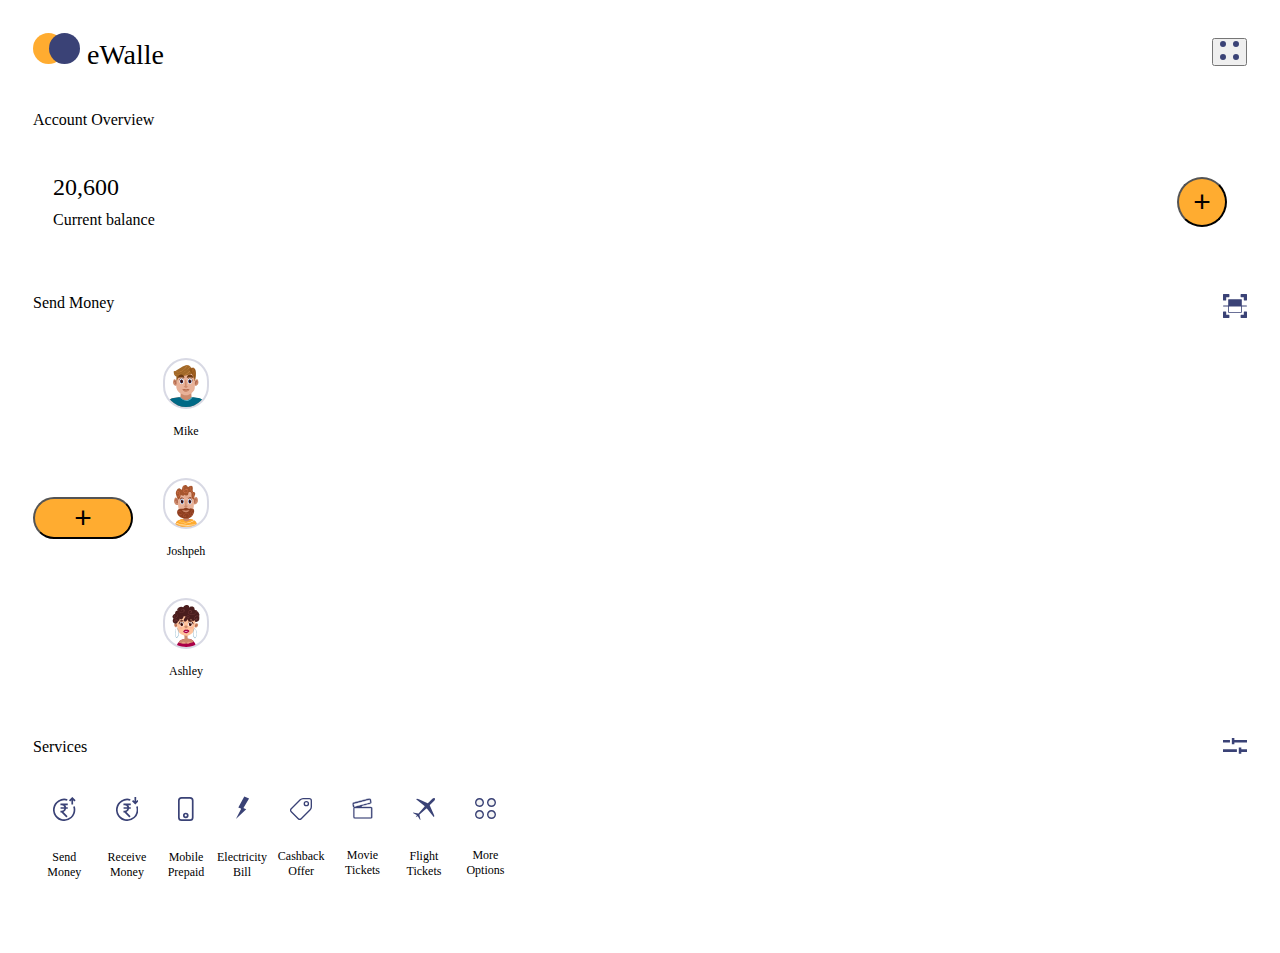
==== index.html @ 46054455 "Update index.html" ====
<!DOCTYPE html>
<html lang="en">
<head>
    <meta charset="UTF-8">
    <meta http-equiv="X-UA-Compatible" content="IE=edge">
    <meta name="viewport" content="width=device-width, initial-scale=1.0">
    <title>eWalle</title>
    <link rel="preconnect" href="https://fonts.googleapis.com">
    <link rel="preconnect" href="https://fonts.gstatic.com" crossorigin>
    <link href="https://fonts.googleapis.com/css2?family=Montserrat:wght@400;500;600;700;800;900&display=swap" rel="stylesheet">
    <link rel="stylesheet" href="css/bootstrap.css">
    <link rel="stylesheet" href="css/main.css">
    <link rel="stylesheet" href="https://owlcarousel2.github.io/OwlCarousel2/assets/owlcarousel/assets/owl.carousel.min.css">
</head>
<style>
    .ewalle-mobile{
        padding: 25px;
        background: #fff;
        overflow-y: auto;
    }
    .night .ewalle-mobile{
        background: var(--bgBodyDark);
        color: var(--colorDark);
    }
    @media (max-width: 425px) {
        .ewalle-mobile{ 
            width: 100%;
            height: 100%;
        }
        body{
            background: #171822;
        }
     }
     .wrapper.hide {
        display: none;
    }
    .ewalle-mobile.open {
        padding: 0px;
        background: var(--bgLight);
    }
    .night .ewalle-mobile.open {
        background: var(--bgDark);
    }
    .ewalle-mobile nav {
        display: flex;
        justify-content: space-between;
        align-items: center;
    }
    .ewalle-mobile .logo{
        font-size: 28px;
        color: var(--Dark);
    }
    .night .ewalle-mobile .logo{
        font-size: 28px;
        color: var(--White);
    }
    .ewalle-mobile .ao {
        padding-top: 40px;
        padding-bottom: 20px;
    }
    .ewalle-mobile .ao .content {
        background: var(--bgLight);
        padding: 25px 20px;
        display: flex;
        justify-content: space-between;
        align-items: center;
        border-radius: 12px;
        margin-top: 20px;
    }
    .night .ewalle-mobile .ao .content {
        background: var(--bgDark);
    }
    .ewalle-mobile .ao .content button {
        background: #FFAC30;
        border-radius: 30px;
        width: 50px;
        height: 50px;
        font-size: 30px;
    }
    .ao .current-balance {
        display: flex;
        flex-direction: column;
    }
    .ao .current-balance span:first-child {
        font-size: 24px;
        color: var(--Dark);
        margin-bottom: 10px;
    }
    .night .ao .current-balance span:first-child {
        color: var(--White);
    }
    .head-section {
        display: flex;
        justify-content: space-between;
        font-size: 16px;
        color: var(--colorLight);
    }
    .night .head-section {
        color: var(--colorDark);
    } 
    .night .head-section svg > *{
        fill: var(--colorDark) !important;
    }
    .night .head-section svg g > *{
        fill: var(--colorDark) !important;
    }
    .ewalle-mobile .send-money {
        padding-top: 20px;
        padding-bottom: 20px;
    }
    .ewalle-mobile .send-money button {
        background: #FFAC30;
        border-radius: 30px;
        font-size: 30px;
        padding: 2px 16px;
        width: 100px;
    }
    .ewalle-mobile .send-money .content {
        margin-top: 20px;
        display: flex;
        align-items: center;
        column-gap: 30px;
    }
    .ewalle-mobile .send-money .content .user {
        height: 120px;
        background: var(--bgLight);
        display: flex;
        flex-direction: column;
        align-items: center;
        justify-content: center;
        border-radius: 12px;
    }  
    .night .ewalle-mobile .send-money .content .user {
        background: var(--bgDark);
    }
    .ewalle-mobile .send-money .content .user svg {
        border: 2px solid hsl(232deg 34% 35% / 20%);
        border-radius: 30px;
        width: 42px;
        height: 42px;
        padding: 5px 0px 0px 0px;
        margin-bottom: 15px;
    }
    .ewalle-mobile .send-money .content .user span{
        font-size: 12px;
    }
    .owl-stage {
        padding-left: 0 !important;
    }
    .services{
        padding-top: 20px;
        padding-bottom: 20px;
    }
    .ewalle-mobile .services .content {
        margin-top: 20px;
        display: flex;
        align-items: center;
    }
    .service {
        display: flex;
        flex-direction: column;
        align-items: center;
        font-size: 12px;
        margin-bottom: 20px;
    }
    .service .icon {
        padding: 20px;
        background: var(--bgLight);
        border-radius: 12px;
        margin-bottom: 5px;
    }
    .night .service .icon {
        background: var(--bgDark);
    }
    .night .service .icon svg > *{
        fill: #7B7F9E !important;
    }
    .night .service .icon svg g > *{
        fill: #7B7F9E !important;
    }
    
    .service span {
        text-align: center;
    }
    .account {
        background: #fff;
        padding: 26px;
        display: flex;
        align-items: center;
        width: 300px;
        border-radius: 0 0px 53.5px 0;
        column-gap: 15px;
    }
    .night .account {
        background: var(--bgBodyDark);
    }
    .account div:last-child span:first-child {
        font-size: 16px;
        color: var(--Dark);
        display: block;
        margin-bottom: 5px;
    }
    .night .account div:last-child span:first-child{
        color: var(--White);
    }
    .account div:last-child {
        font-size: 12px;
    }
    .account .img {
        background: var(--bgLight);
        border-radius: 50px;
        width: 43px;
        height: 43px;
        padding: 4px;
        overflow: hidden;
    }
    .night .account .img {
        background: var(--bgDark);
    }
    .account .img img{
        width: 43px;
        height: 43px;
    }
    .menu {
        flex-direction: column;
        justify-content: space-between;
        height: 100%;
    }
    .menu {
        position: fixed;
        left: -100%;
        transition: .5s;
        visibility: hidden;
        overflow: hidden;
    }
    .menu.open {
        display: flex;
        left: 0;
        visibility: visible;
        right: 0;
    }
    .menu ul li {
        position: relative;
    }
    .menu ul li a {
        font-size: 14px;
        font-weight: 500;
        display: flex;
        padding: 10px 25px;
        position: relative;
        color: var(--Dark);
    }
    .night .menu ul li a {
        color: var(--White);
    }
    .menu ul li a:hover , .menu ul .active a{
        font-weight: bold;
    }
    .menu ul li a:hover:before , .menu ul .active a:before{
        content: "";
        position: absolute;
        left: 0px;
        top: 10px;
        width: 3px;
        bottom: 10px;
        background: #FFAC30;
    }
    .menu button {
        padding: 20px;
        text-align: left;
        font-weight: bold;
        color: var(--Dark);
    }
    .night .menu button {
        color: var(--White);
    }
    .night .menu button svg{
        fill: var(--White);
    }
    .eWalle-home {
        position: absolute;
        transform: rotate(-15deg) translateY(-50%);
        right: -44%;
        top: 50%;
    }
    .cnl {
    display: flex;
    justify-content: space-between;
    }   
    .cnl svg {
        width: 20px;
        height: 18px;
    }
    .night .night-mode {
        display: block;
    }
    .day-mode {
        display: none;
    }
    .eWalle-home img:first-child{
        display: block;
    }
    .eWalle-home img:last-child{
        display: none;
    }
    .night .eWalle-home img:first-child{
        display: none;
    }
    .night .eWalle-home img:last-child{
        display: block;
    }
</style>
<body>
    
    <div class="ewalle-mobile">
        <div class="wrapper">
            <nav>
                <div class="logo">
                    <svg xmlns="http://www.w3.org/2000/svg" width="47" height="31" viewBox="0 0 47 31">
                        <g id="Group_15" data-name="Group 15" transform="translate(-25 -31)">
                        <circle id="Ellipse_3" data-name="Ellipse 3" cx="15.5" cy="15.5" r="15.5" transform="translate(25 31)" fill="#ffac30"/>
                        <circle id="Ellipse_4" data-name="Ellipse 4" cx="15.5" cy="15.5" r="15.5" transform="translate(41 31)" fill="#3a4276"/>
                        </g>
                    </svg>                  
                    eWalle
                </div>
                <button class="open-menu">
                    <svg xmlns="http://www.w3.org/2000/svg" width="19" height="19" viewBox="0 0 19 19">
                        <path id="Union" d="M344,53a3,3,0,1,1,3,3A3,3,0,0,1,344,53Zm-13,0a3,3,0,1,1,3,3A3,3,0,0,1,331,53Zm13-13a3,3,0,1,1,3,3A3,3,0,0,1,344,40Zm-13,0a3,3,0,1,1,3,3A3,3,0,0,1,331,40Z" transform="translate(-331 -37)" fill="#3a4276"/>
                    </svg>  
                </button>                
            </nav>
            <div class="ao">
                <span class="head-section">Account Overview</span>
                <div class="content">
                    <div class="current-balance">
                        <span>20,600</span>
                        <span>Current balance</span>
                    </div>
                    <button>
                        +                   
                    </button>
                </div>
            </div>
            <div class="send-money">
                <span class="head-section">
                    Send Money
                    <svg xmlns="http://www.w3.org/2000/svg" width="24" height="24" viewBox="0 0 24 24">
                        <g id="Group_75" data-name="Group 75" transform="translate(-326 -313)">
                        <path id="Vector" d="M.4,6.4H2.8A.4.4,0,0,0,3.2,6V3.2H6a.4.4,0,0,0,.4-.4V.4A.4.4,0,0,0,6,0H.4A.4.4,0,0,0,0,.4V6a.4.4,0,0,0,.4.4Z" transform="translate(326 313)" fill="#3a4276"/>
                        <path id="Vector-2" data-name="Vector" d="M6,3.2H3.2V.4A.4.4,0,0,0,2.8,0H.4A.4.4,0,0,0,0,.4V6a.4.4,0,0,0,.4.4H6A.4.4,0,0,0,6.4,6V3.6A.4.4,0,0,0,6,3.2Z" transform="translate(326 330.6)" fill="#3a4276"/>
                        <path id="Vector-3" data-name="Vector" d="M6,0H.4A.4.4,0,0,0,0,.4V2.8a.4.4,0,0,0,.4.4H3.2V6a.4.4,0,0,0,.4.4H6A.4.4,0,0,0,6.4,6V.4A.4.4,0,0,0,6,0Z" transform="translate(343.6 313)" fill="#3a4276"/>
                        <path id="Vector-4" data-name="Vector" d="M6,0H3.6a.4.4,0,0,0-.4.4V3.2H.4a.4.4,0,0,0-.4.4V6a.4.4,0,0,0,.4.4H6A.4.4,0,0,0,6.4,6V.4A.4.4,0,0,0,6,0Z" transform="translate(343.6 330.6)" fill="#3a4276"/>
                        <path id="Vector-5" data-name="Vector" d="M23.6,6.4H18.8V.4a.4.4,0,0,0-.4-.4H5.6a.4.4,0,0,0-.4.4v6H.4a.4.4,0,0,0,0,.8H5.2v6a.4.4,0,0,0,.4.4H18.4a.4.4,0,0,0,.4-.4v-6h4.8a.4.4,0,0,0,0-.8ZM18,12.8H6V7.2H18Z" transform="translate(326 318.2)" fill="#3a4276"/>
                        </g>
                    </svg>                  
                </span>
                <div class="content">
                    <button>+</button>
                    <div class="owl-carousel">
                        <div class="user">
                            <svg xmlns="http://www.w3.org/2000/svg" width="38.696" height="41.35" viewBox="0 0 38.696 41.35">
                                <g id="Group" transform="translate(-128.15 -383.825)">
                                <path id="Vector" d="M38.7,14.385H0A16.093,16.093,0,0,1,2.161,8.274c2.068-3.62,11.286-3.1,11.6-3.62a7.828,7.828,0,0,0,.256-2.093C14.068,1.319,14.068,0,14.068,0L19.35,1.556,24.631,0s0,1.309.051,2.561a7.97,7.97,0,0,0,.259,2.113c.32.515,9.526,0,11.6,3.62A15.914,15.914,0,0,1,38.7,14.385Z" transform="translate(128.15 410.79)" fill="#cd8b6d"/>
                                <path id="Vector-2" data-name="Vector" d="M38.7,9.731H0A16.093,16.093,0,0,1,2.161,3.62C3.9.576,10.771.451,13.044.182c.413-.051.672-.1.72-.182,0,0,5.49,7.144,11.184,0,.051.09.378.147.89.2,2.42.256,9,.429,10.707,3.415A16.123,16.123,0,0,1,38.7,9.731Z" transform="translate(128.15 415.444)" fill="#006986"/>
                                <path id="Vector-3" data-name="Vector" d="M12.8.2C8.322,6.437,2.977,3.022,0,.182.413.131.672.08.72,0,.72,0,6.21,7.144,11.9,0,11.965.09,12.292.147,12.8.2Z" transform="translate(141.178 415.444)" fill="#6ebcce"/>
                                <path id="Vector-4" data-name="Vector" d="M3.7,2.027S1.249-2.109.238,1.435s1.434,5.234,3.038,4.9S3.7,2.027,3.7,2.027Z" transform="translate(134.763 397.976)" fill="#cd8b6d"/>
                                <path id="Vector-5" data-name="Vector" d="M2.723,1.813S1.036-.805.444.251a4.462,4.462,0,0,0-.419,2.4s.336-1.476,1.434-.64c0,0-1.056,2.362,1.1,1.687A1.42,1.42,0,0,0,2.723,1.813Z" transform="translate(135.453 398.865)" fill="#b66c50"/>
                                <path id="Vector-6" data-name="Vector" d="M.419,2.027s2.449-4.136,3.46-.592S2.445,6.668.842,6.332.419,2.027.419,2.027Z" transform="translate(155.618 397.976)" fill="#cd8b6d"/>
                                <path id="Vector-7" data-name="Vector" d="M.281,1.813S1.967-.805,2.56.251a4.481,4.481,0,0,1,.423,2.4s-.339-1.476-1.437-.64c0,0,1.056,2.362-1.1,1.687A1.393,1.393,0,0,1,.281,1.813Z" transform="translate(155.791 399.141)" fill="#b66c50"/>
                                <path id="Vector-8" data-name="Vector" d="M18.162,18.193c-.186,3.041-3.652,5.291-5.919,6.3a6.757,6.757,0,0,1-4.161.506C-.483,22.476-.24,16.672.144,15.043s-.141-4.8.864-8.566a5.778,5.778,0,0,1,.573-1.392,8.621,8.621,0,0,1,4.8-3.537c5.662-3.659,9.625-.064,10.931,2.881a6.2,6.2,0,0,1,.23.589C18.534,8.049,18.354,14.781,18.162,18.193Z" transform="translate(137.938 388.561)" fill="#e8b299"/>
                                <path id="Vector-9" data-name="Vector" d="M.259,0A61.836,61.836,0,0,0,.138,9.468L3.156,1.552Z" transform="translate(138.025 391.21)" fill="#92561a"/>
                                <path id="Vector-10" data-name="Vector" d="M19.218,8a59.151,59.151,0,0,1-8.559,2.478c-.551.122-1.12.243-1.719.362q-1.22.243-2.561.474c-3.55.6-5.166-.442-5.874-1.78a3.457,3.457,0,0,1-.154-.32A6.291,6.291,0,0,1,.166,5.734c.186.394.6.432,1.184.224a3.162,3.162,0,0,0,.32-.131C3.793,4.892,7.72,1.621,11.757.248A4.372,4.372,0,0,1,13.319,0a3.582,3.582,0,0,1,.746.106,4.481,4.481,0,0,1,2.077,1.245c.086.09.173.179.256.272a9.5,9.5,0,0,1,1.3,1.949c.1.2.2.394.291.589A15.614,15.614,0,0,1,19.218,8Z" transform="translate(135.426 383.83)" fill="#a16929"/>
                                <path id="Vector-11" data-name="Vector" d="M16.053.253c-.778.88-1.568,1.745-2.433,2.561A20.094,20.094,0,0,1,5.234,7.935a9.9,9.9,0,0,1-5.08.24A3.457,3.457,0,0,1,0,7.855c.138.042.275.074.426.106C3.307,8.55,6.508,7.5,8.988,6.04A26.5,26.5,0,0,0,15.8,0,2.375,2.375,0,0,1,16.053.253Z" transform="translate(135.778 385.189)" fill="#c98643"/>
                                <path id="Vector-12" data-name="Vector" d="M12.721.1A17.688,17.688,0,0,1,7.122,6a6.826,6.826,0,0,1-5.874.848A2.439,2.439,0,0,1,0,5.951a3.163,3.163,0,0,0,.32-.131A2.061,2.061,0,0,0,1,6.312a5.346,5.346,0,0,0,3.422.32,10.657,10.657,0,0,0,5-3.2A19.1,19.1,0,0,0,11.975,0a3.582,3.582,0,0,1,.746.1Z" transform="translate(136.777 383.825)" fill="#c98643"/>
                                <path id="Vector-13" data-name="Vector" d="M9.059.592a32.489,32.489,0,0,1-4.68,4.481,24.737,24.737,0,0,1-2.66,1.844C1.168,7.039.6,7.16,0,7.279A18.674,18.674,0,0,0,4.84,4.094,33.9,33.9,0,0,0,8.767,0C8.87.2,8.966.4,9.059.592Z" transform="translate(144.366 387.388)" fill="#c98643"/>
                                <path id="Vector-14" data-name="Vector" d="M6.153,8.21c-.026.237-.051.474-.08.7a37.649,37.649,0,0,1-.688,3.841c-.048.214-.093.387-.122.512-.035.147-.058.227-.058.227l-.061-.4v-.054A13.717,13.717,0,0,0,3.884,9.4,56.42,56.42,0,0,0,.094,2.878,2.088,2.088,0,0,1,1.739.243,4.686,4.686,0,0,1,2.216.106,4.68,4.68,0,0,1,2.808,0a4.161,4.161,0,0,1,.5.035A3.23,3.23,0,0,1,3.826.16C6.291.989,6.486,4.849,6.153,8.21Z" transform="translate(151.026 386.444)" fill="#92561a"/>
                                <path id="Vector-15" data-name="Vector" d="M3.652,12.647c-.048.214-.093.387-.122.512-.042-.077-.086-.15-.125-.227A11.635,11.635,0,0,1,2.193,9.577L2.145,9.3C1.62,6.069,1.623,2.791,0,.138A4.686,4.686,0,0,1,.477,0,8.793,8.793,0,0,1,.951.9a16.418,16.418,0,0,1,1.1,4.517c.259,2.154.288,4.436,1.188,6.447C3.364,12.125,3.5,12.388,3.652,12.647Z" transform="translate(152.769 386.559)" fill="#b56e2d"/>
                                <path id="Vector-16" data-name="Vector" d="M2.852,8.166c-.026.237-.051.474-.08.7C1.357,6.629.621,2.714,0,0A3.23,3.23,0,0,1,.519.125c.429,1.6.64,3.319,1.1,4.83A15.214,15.214,0,0,0,2.852,8.166Z" transform="translate(154.328 386.489)" fill="#b56e2d"/>
                                <path id="Vector-17" data-name="Vector" d="M1.189.4a2.36,2.36,0,0,0-.96,2.964c.026.048.125.029.118-.026A2.881,2.881,0,0,1,1.192.98,2.282,2.282,0,0,1,2.7.385c.64-.042.922.531,1.424.727.1.042.234-.026.2-.131C3.926-.217,2.171-.2,1.189.4Z" transform="translate(140.671 396.702)" fill="#390a0a"/>
                                <path id="Vector-18" data-name="Vector" d="M4.26,2.814c0,1.552-.96,2.814-2.132,2.814S0,4.366,0,2.814.96,0,2.129,0,4.26,1.261,4.26,2.814Z" transform="translate(140.989 396.975)" fill="#fff"/>
                                <path id="Vector-19" data-name="Vector" d="M3.246,2.1A1.9,1.9,0,0,1,1.623,4.19,1.9,1.9,0,0,1,0,2.1,1.907,1.907,0,0,1,1.623,0,1.912,1.912,0,0,1,3.246,2.1Z" transform="translate(141.553 397.775)" fill="#3d79ca"/>
                                <path id="Vector-20" data-name="Vector" d="M2.657,1.767c0,.96-.6,1.767-1.328,1.767S0,2.743,0,1.767.6,0,1.328,0,2.657.794,2.657,1.767Z" transform="translate(141.882 398.137)" fill="#390a0a"/>
                                <path id="Vector-21" data-name="Vector" d="M1.68.349C1.68.541,1.3.695.839.695S0,.541,0,.349.378,0,.839,0,1.68.154,1.68.349Z" transform="translate(143.118 398.034)" fill="#fff"/>
                                <path id="Vector-22" data-name="Vector" d="M3.14.4A2.36,2.36,0,0,1,4.1,3.362c-.026.048-.125.029-.118-.026A2.881,2.881,0,0,0,3.136.98a2.276,2.276,0,0,0-1.5-.6C.992.343.707.916.2,1.112c-.1.042-.234-.026-.2-.131C.4-.217,2.157-.2,3.14.4Z" transform="translate(149.54 396.702)" fill="#390a0a"/>
                                <path id="Vector-23" data-name="Vector" d="M4.257,2.814c0,1.552-.96,2.814-2.129,2.814S0,4.366,0,2.814.96,0,2.129,0,4.257,1.261,4.257,2.814Z" transform="translate(149.139 396.975)" fill="#fff"/>
                                <path id="Vector-24" data-name="Vector" d="M3.246,2.1A1.9,1.9,0,0,1,1.623,4.19,1.9,1.9,0,0,1,0,2.1,1.9,1.9,0,0,1,1.62,0,1.916,1.916,0,0,1,3.246,2.1Z" transform="translate(149.699 397.775)" fill="#3d79ca"/>
                                <path id="Vector-25" data-name="Vector" d="M2.66,1.767c0,.96-.6,1.767-1.332,1.767S0,2.743,0,1.767.6,0,1.328,0,2.66.794,2.66,1.767Z" transform="translate(150.029 398.137)" fill="#390a0a"/>
                                <path id="Vector-26" data-name="Vector" d="M1.677.349c0,.192-.375.346-.839.346S0,.541,0,.349.375,0,.839,0,1.677.154,1.677.349Z" transform="translate(151.268 398.034)" fill="#fff"/>
                                <path id="Vector-27" data-name="Vector" d="M1.866.083s-.64-.64-.755,1.639,0,4.661,0,4.661S-.4,5.5.1,6.76A2.184,2.184,0,0,0,1.7,7.967a1.364,1.364,0,0,0,1.408-.416c.179-.176,1.114-1.124.819-1.418-.141-.144-.96.2-1.168.25C2.756,6.382,3-.42,1.866.083Z" transform="translate(145.342 398.348)" fill="#cd8b6d"/>
                                <path id="Vector-28" data-name="Vector" d="M7.064.213S4.1,5.3,0,.4C0,.4,2.388-.4,3.262.315l.32.362S4.5-.46,7.064.213Z" transform="translate(143.915 407.447)" fill="#b66c50"/>
                                <path id="Vector-29" data-name="Vector" d="M7.064,0S4.1,5.086,0,.192C.022.192,4.027,2.029,7.064,0Z" transform="translate(143.915 407.66)" fill="#cd8b6d"/>
                                <path id="Vector-30" data-name="Vector" d="M6.4,2.641C6.4,3.47,4.961,3,3.2,3S0,3.47,0,2.641A3.528,3.528,0,0,1,3.2,0,3.528,3.528,0,0,1,6.4,2.641Z" transform="translate(139.546 393.179)" fill="#6d3a12"/>
                                <path id="Vector-31" data-name="Vector" d="M6.4,2.641C6.4,3.47,4.965,3,3.2,3S0,3.47,0,2.641A3.528,3.528,0,0,1,3.2,0,3.528,3.528,0,0,1,6.4,2.641Z" transform="translate(148.243 393.179)" fill="#6d3a12"/>
                                </g>
                            </svg>
                            <span>Mike</span>
                        </div>
                        <div class="user">
                            <svg xmlns="http://www.w3.org/2000/svg" width="24.256" height="42.624" viewBox="0 0 24.256 42.624">
                                <g id="Group" transform="translate(-245.257 -382.872)">
                                <path id="Vector" d="M21.779,12.016,10.9,12.182.23,12.016A5.685,5.685,0,0,1,.159,9.079,5.56,5.56,0,0,1,2.805,5.7,11.1,11.1,0,0,1,5.513,4.528c.267-.074.545-.149.839-.217s.656-.146,1.015-.206S8.1,3.979,8.5,3.929l.064.034A14.009,14.009,0,0,0,7.705,0l6.24.247a10.991,10.991,0,0,0-.45,3.506l.027-.02a20.094,20.094,0,0,1,2.108.379l.44.108q.548.149,1.035.315a10.287,10.287,0,0,1,1.662.724,6.023,6.023,0,0,1,2.907,3.154A5.33,5.33,0,0,1,21.779,12.016Z" transform="translate(246.505 413.314)" fill="#cd8b6d"/>
                                <path id="Vector-2" data-name="Vector" d="M22.027,6.5a3.574,3.574,0,0,1-.037.464,4.737,4.737,0,0,1-.22.964L10.891,8.1.222,7.932A5.076,5.076,0,0,1,0,6.578V6.426A5.55,5.55,0,0,1,.154,4.995,6.149,6.149,0,0,1,.37,4.318c.051-.118.108-.24.166-.359A5.983,5.983,0,0,1,2.8,1.59l.156-.1.227-.125A11.955,11.955,0,0,1,5.511.423c.267-.074.545-.149.839-.217S7.006.061,7.365,0c1.293,1.837,4.155,4.325,8.7.115Q16.617.264,17.1.43a10.287,10.287,0,0,1,1.662.724c.085.044.166.091.247.139.179.1.338.21.5.321a5.847,5.847,0,0,1,2.156,2.707c.047.122.091.244.125.362a2.531,2.531,0,0,1,.1.362A5.181,5.181,0,0,1,22.027,6.5Z" transform="translate(246.514 417.389)" fill="#ffac30"/>
                                <path id="Vector-3" data-name="Vector" d="M16.561.321c-3.046,1.736-6.5,3.046-9.793,2.724A12.913,12.913,0,0,1,0,.2L.227.074A11.631,11.631,0,0,0,8.439,2.65,21.5,21.5,0,0,0,16.053,0C16.236.115,16.4.21,16.561.321Z" transform="translate(249.463 418.702)" fill="#fff"/>
                                <path id="Vector-4" data-name="Vector" d="M21.518,1.076A30.567,30.567,0,0,1,10.73,2.45,35,35,0,0,1,1.692,1Q.829.7,0,.359C.051.24.108.118.166,0A34.672,34.672,0,0,0,11.333,2.139,27.971,27.971,0,0,0,20.808.917c.21-.064.416-.135.623-.2A2.531,2.531,0,0,1,21.518,1.076Z" transform="translate(246.888 421.365)" fill="#fff"/>
                                <path id="Vector-5" data-name="Vector" d="M22.026.068l-.037.464c-3.489.277-7,.315-10.456.254C8.632.741,5.7.721,2.809.491A26.973,26.973,0,0,1,0,.152C0,.1,0,.054,0,0A31.839,31.839,0,0,0,4.254.338C7.086.416,9.928.5,12.764.514,15.891.518,18.97.369,22.026.068Z" transform="translate(246.516 423.825)" fill="#fff"/>
                                <path id="Vector-6" data-name="Vector" d="M4.416,2.419S1.492-2.518.284,1.715,2,7.958,3.911,7.555,4.416,2.419,4.416,2.419Z" transform="translate(245.257 395.563)" fill="#cd8b6d"/>
                                <path id="Vector-7" data-name="Vector" d="M3.235,2.164S1.222-.96.528.3a5.457,5.457,0,0,0-.5,2.873s.4-1.763,1.712-.758c0,0-1.259,2.822,1.31,2.03A1.724,1.724,0,0,0,3.235,2.164Z" transform="translate(246.082 396.624)" fill="#b66c50"/>
                                <path id="Vector-8" data-name="Vector" d="M.5,2.419s2.92-4.937,4.132-.7S2.92,7.962,1,7.555.5,2.419.5,2.419Z" transform="translate(264.596 394.957)" fill="#cd8b6d"/>
                                <path id="Vector-9" data-name="Vector" d="M.334,2.162S2.365-.962,3.042.3a5.647,5.647,0,0,1,.5,2.87s-.4-1.763-1.712-.755c0,0,1.259,2.819-1.31,2.013A1.711,1.711,0,0,1,.334,2.162Z" transform="translate(264.806 396.352)" fill="#b66c50"/>
                                <path id="Vector-10" data-name="Vector" d="M.557,3.028c-.291.294-.7,8.663-.5,11.888s1.411,12.29,8.666,12.29,8.46-12.392,6.748-23.373C15.47,3.834,7.714-4.227.557,3.028Z" transform="translate(249.312 388.155)" fill="#e8b299"/>
                                <path id="Vector-11" data-name="Vector" d="M1.073.419A2.735,2.735,0,0,0,.2,3.552a.058.058,0,0,0,.1-.027,3.384,3.384,0,0,1,.761-2.487A1.895,1.895,0,0,1,2.423.409c.572-.047.829.558,1.279.768a.125.125,0,0,0,.183-.139C3.533-.231,1.956-.207,1.073.419Z" transform="translate(251.196 396.233)" fill="#390a0a"/>
                                <path id="Vector-12" data-name="Vector" d="M3.827,2.971c0,1.641-.856,2.971-1.915,2.971S0,4.612,0,2.971.856,0,1.912,0,3.827,1.33,3.827,2.971Z" transform="translate(251.487 396.523)" fill="#fff"/>
                                <path id="Vector-13" data-name="Vector" d="M2.914,2.213c0,1.222-.653,2.213-1.458,2.213S0,3.435,0,2.213.65,0,1.455,0,2.914.991,2.914,2.213Z" transform="translate(251.994 397.38)" fill="#3d79ca"/>
                                <path id="Vector-14" data-name="Vector" d="M2.392,1.865c0,1.032-.538,1.868-1.2,1.868S0,2.9,0,1.865.538,0,1.195,0,2.392.836,2.392,1.865Z" transform="translate(252.285 397.752)" fill="#390a0a"/>
                                <path id="Vector-15" data-name="Vector" d="M1.509.365c0,.2-.338.369-.755.369S0,.569,0,.365.338,0,.755,0,1.509.162,1.509.365Z" transform="translate(253.399 397.643)" fill="#fff"/>
                                <path id="Vector-16" data-name="Vector" d="M2.812.419a2.73,2.73,0,0,1,.87,3.134.058.058,0,0,1-.1-.027,3.357,3.357,0,0,0-.761-2.487A1.895,1.895,0,0,0,1.461.409C.89.361.632.967.182,1.177A.125.125,0,0,1,0,1.038C.352-.231,1.932-.207,2.812.419Z" transform="translate(259.737 396.233)" fill="#390a0a"/>
                                <path id="Vector-17" data-name="Vector" d="M3.827,2.971c0,1.641-.856,2.971-1.912,2.971S0,4.612,0,2.971.856,0,1.915,0,3.827,1.33,3.827,2.971Z" transform="translate(259.368 396.523)" fill="#fff"/>
                                <path id="Vector-18" data-name="Vector" d="M2.914,2.213c0,1.222-.653,2.213-1.458,2.213S0,3.435,0,2.213.653,0,1.455,0,2.914.991,2.914,2.213Z" transform="translate(259.875 397.38)" fill="#3d79ca"/>
                                <path id="Vector-19" data-name="Vector" d="M2.389,1.865c0,1.032-.535,1.868-1.195,1.868S0,2.9,0,1.865.535,0,1.195,0,2.389.836,2.389,1.865Z" transform="translate(260.17 397.752)" fill="#390a0a"/>
                                <path id="Vector-20" data-name="Vector" d="M1.506.365c0,.2-.338.369-.755.369S0,.569,0,.365.338,0,.751,0,1.506.162,1.506.365Z" transform="translate(261.283 397.643)" fill="#fff"/>
                                <path id="Vector-21" data-name="Vector" d="M0,1.383S1.475-1.49,4.514,1.045A5.866,5.866,0,0,0,0,1.383Z" transform="translate(251.003 395.583)" fill="#7c2c14"/>
                                <path id="Vector-22" data-name="Vector" d="M0,1.383S1.479-1.49,4.518,1.045A5.873,5.873,0,0,0,0,1.383Z" transform="translate(259.375 395.255)" fill="#7c2c14"/>
                                <path id="Vector-23" data-name="Vector" d="M18.894,13.272a2.379,2.379,0,0,0-.041-.338c-.014-.1-.034-.223-.041-.315-.166-1.438,1.486-3.309.677-4.7a1.874,1.874,0,0,0-1.157-.711c-1.658-.538-1.1-2.514-1.066-3.76.03-.893-.233-2.416-1.3-2.683L15.8.725a2.288,2.288,0,0,0-.393-.044,3.018,3.018,0,0,0-1.154.23c-.257.1-2.03,1.377-2.183.991C11.348.129,9.974-.294,8.749.18a3.154,3.154,0,0,0-.626.338A4.1,4.1,0,0,0,6.611,2.474C6.55,2.627,6.343,5.52,5.5,4.63c-.382-.4-.87-1.069-1.469-1.191-1.354-.271-2.162.545-2.914,1.59A5.432,5.432,0,0,0,.087,9.141a13.664,13.664,0,0,0,.89,2.734c.068.152.129.308.189.47s.085.233.125.338A8.321,8.321,0,0,0,2.076,14.5a.206.206,0,0,0,.237.291c1.269-.244,1.976-1.766,2.315-2.886a8.314,8.314,0,0,0,.426-2,6.331,6.331,0,0,0,1.418.748,2.369,2.369,0,0,0,2.579-.768,2.329,2.329,0,0,0,2.92.5,1.973,1.973,0,0,0,.653-1.039,8.267,8.267,0,0,0,.206-1.12c.355-1.692,2.663-.995,3.025.078a9.948,9.948,0,0,1,0,2.653,5.874,5.874,0,0,0,.494,2.1c.308.7,1.015,2,2.007,1.729.582-.162.609-.887.548-1.5Z" transform="translate(247.028 382.872)" fill="#a6562f"/>
                                <path id="Vector-24" data-name="Vector" d="M1.294,6.022a3.272,3.272,0,0,1-1.123.453C.13,6.357.086,6.238.046,6.137A4.818,4.818,0,0,0,2.621,3.643a2.8,2.8,0,0,0-.149-2.3C2.215.926,1.457-.174.753.641.056,1.4.242,1.8,1.325,1.826a.162.162,0,0,1,.277.162C.9,3.376-.293,2.066.066.939c.579-1.831,2.369-.6,2.89.443C3.758,2.959,2.7,5.139,1.294,6.022Z" transform="translate(248.142 389.08)" fill="#d8744c"/>
                                <path id="Vector-25" data-name="Vector" d="M1.543,0A10.977,10.977,0,0,0,.958,1.144,5.908,5.908,0,0,0,.481,4.8C.819,6.372,2.135,8.656,4.024,7.248a2.115,2.115,0,0,0,.87-1.127q.545-1.749-2.216-1.712c-.284.3-.991,1.049-.233,1.394.183.081.051.359-.132.311-.8-.186-.755-.934-.308-1.533A1.969,1.969,0,0,1,4.25,3.793,1.9,1.9,0,0,1,5.282,6.226,2.738,2.738,0,0,1,3.3,7.972C.362,8.751-.362,4.186.152,2.274A11.624,11.624,0,0,1,.917.325Z" transform="translate(254.228 383.052)" fill="#d8744c"/>
                                <path id="Vector-26" data-name="Vector" d="M4.277,12.6a2.03,2.03,0,0,1-1.567-1.435,3.5,3.5,0,0,1,.146-1.584c.277-1.536-.531-2.335-1.411-3.414A5.629,5.629,0,0,1,0,2.822,6.632,6.632,0,0,1,.788,0a2.288,2.288,0,0,1,.393.044,5.5,5.5,0,0,0-.8,2.281A5.306,5.306,0,0,0,1.462,5.5C2.2,6.517,3.106,7.319,3.343,8.6a5.021,5.021,0,0,1-.206,1.584c-.186,1.333.379,1.919,1.1,2.071C4.25,12.372,4.267,12.49,4.277,12.6Z" transform="translate(261.645 383.543)" fill="#d8744c"/>
                                <path id="Vector-27" data-name="Vector" d="M16.819,1.571a2.139,2.139,0,0,0-.277-.3A4.328,4.328,0,0,0,14.3.532,3.079,3.079,0,0,0,12.63.806a1.123,1.123,0,0,0-.3.051c-.792.25-1.015-.274-1.618-.511a4.206,4.206,0,0,0-2.771-.2A15.027,15.027,0,0,0,6.427.911a5.884,5.884,0,0,1-2.23,0,4.331,4.331,0,0,0-2.761.552,3.286,3.286,0,0,0-1.425,3.2,4.4,4.4,0,0,0,.054.467h0a5.228,5.228,0,0,0,.24.971C.982,8.058,2.864,9.175,4.674,9.923a11.806,11.806,0,0,0,6.284.856c.166-.027.338-.061.5-.1a6.687,6.687,0,0,0,4.616-3.692C16.87,5.378,17.915,3.013,16.819,1.571Z" transform="translate(248.396 406.079)" fill="#8e3f20"/>
                                <path id="Vector-28" data-name="Vector" d="M5.392,5.245c-.162.041-.338.074-.5.1A3.881,3.881,0,0,0,5.981,2.331,2.336,2.336,0,0,0,2.854.518,4.149,4.149,0,0,0,.969,1.5a1.552,1.552,0,0,0-.552,1.14c.369.92.91,1.164,1.618.731V2.643c-.206-.135,0-.464.2-.338C3.927,3.32.644,5.011.059,2.937-.486,1,2.891-.328,4.319.071,6.864.792,6.718,3.475,5.392,5.245Z" transform="translate(254.453 411.487)" fill="#b75b3e"/>
                                <path id="Vector-29" data-name="Vector" d="M2.174,6.5C.482,7.979-.357,5.421.144,4.061A7.53,7.53,0,0,1,3.277,0a2.139,2.139,0,0,1,.277.3A4.443,4.443,0,0,0,2.045,1.462,6.839,6.839,0,0,0,.486,4.128,2.606,2.606,0,0,0,.543,6.1L1.9,6.2a2.6,2.6,0,0,0,.592-1.134L1.9,3.979c-.081.1-.217,0-.2-.115l.047-.24A.173.173,0,0,1,1.88,3.5C3.487,3.181,2.834,5.912,2.174,6.5Z" transform="translate(261.657 407.328)" fill="#b75b3e"/>
                                <path id="Vector-30" data-name="Vector" d="M4.524,3.762c-.464.338-1.425.832-1.9.186a1.015,1.015,0,0,1,.095-1.519.156.156,0,0,1,.162,0l.176.1a.085.085,0,0,1-.02.152c-.947.22.853,1.37,1.486.585a1.438,1.438,0,0,0-.03-1.99A3.184,3.184,0,0,0,2.88.392,2.47,2.47,0,0,0,.054,1.874,4.4,4.4,0,0,1,0,1.407,2.332,2.332,0,0,1,2.636.053C4.166.351,6.521,2.314,4.524,3.762Z" transform="translate(248.39 409.302)" fill="#b75b3e"/>
                                <path id="Vector-31" data-name="Vector" d="M7.472.292S4.189,4.725,0,.292c0,0,2.548-.656,3.452,0L3.79.63S4.765-.365,7.472.292Z" transform="translate(253.463 408.17)" fill="#b66c50"/>
                                <path id="Vector-32" data-name="Vector" d="M7.472,0S4.189,4.433,0,0C0,0,4.189,1.726,7.472,0Z" transform="translate(253.463 408.462)" fill="#cd8b6d"/>
                                <path id="Vector-33" data-name="Vector" d="M6.279,0A10.155,10.155,0,0,1,2.391.42,8.121,8.121,0,0,0,.056.167a.058.058,0,0,0,0,.115c2.244.379,4.118.8,6.287-.169C6.394.082,6.344-.009,6.279,0Z" transform="translate(254.476 394.854)" fill="#cd8b6d"/>
                                <path id="Vector-34" data-name="Vector" d="M4.187.092A9.285,9.285,0,0,0,2.4.136C1.618.18.847-.033.062,0a.078.078,0,0,0,0,.152A14.646,14.646,0,0,0,4.187.234C4.258.221,4.261.1,4.187.092Z" transform="translate(255.455 394.177)" fill="#cd8b6d"/>
                                <path id="Vector-35" data-name="Vector" d="M2.453,6.162c-.233-.409,0-1.184,0-1.665,0-.64.051-1.262.051-1.905A4.415,4.415,0,0,0,2.247.368c-.034-.5-.484-.47-.7-.044a5.518,5.518,0,0,0-.3,2.433q0,1.015-.051,2.054a4.831,4.831,0,0,1-.186,1.543c-.6-.338-1.326-.616-.86.369C.382,7.217,1.184,8.3,1.8,8.236c.677-.064,1.557-1.184,1.8-1.763C3.959,5.586,2.934,5.854,2.453,6.162Z" transform="translate(255.442 397.857)" fill="#cd8b6d"/>
                                </g>
                            </svg>                          
                            <span>Joshpeh</span>
                        </div>
                        <div class="user">
                            <svg xmlns="http://www.w3.org/2000/svg" width="25.52" height="39.884" viewBox="0 0 25.52 39.884">
                                <g id="Group" transform="translate(-354.054 -382.6)">
                                <path id="Vector" d="M18.984,7.393A110.911,110.911,0,0,1,0,7.324a8.763,8.763,0,0,1,.333-.955c.017-.047.037-.1.06-.146.083-.206.19-.439.309-.688.07-.15.153-.3.239-.462l.076-.146c.027-.047.05-.086.08-.133a.572.572,0,0,1,.06-.106c.08-.143.173-.286.266-.432.166-.263.353-.525.559-.792.076-.1.156-.2.236-.3s.133-.16.2-.236c.12-.14.249-.279.386-.416a8.261,8.261,0,0,1,.609-.565c.09-.073.18-.15.276-.223l.14-.106c.053-.043.11-.083.166-.123l.353-.249a7.809,7.809,0,0,1,2-.9A8.108,8.108,0,0,1,7.676.073,9.226,9.226,0,0,1,8.747.01L9.928.08a5.857,5.857,0,0,1,1-.08,7.673,7.673,0,0,1,2.1.279,7.051,7.051,0,0,1,2.568,1.33,4.9,4.9,0,0,1,.376.333c.06.053.123.113.18.173l.047.043.116.12.2.226c.1.12.206.246.306.376s.173.229.259.353.12.173.176.263.09.14.133.216q.166.269.333.569c.093.183.186.372.273.572.03.06.053.116.08.176l.083.226.156.406.153.4.073.193.116.306Z" transform="translate(357.618 414.708)" fill="#ab0048"/>
                                <path id="Vector-2" data-name="Vector" d="M4.127,6.023C2.8,7.137,0,6.023,0,6.023A4.922,4.922,0,0,0,.436,4.5a1.1,1.1,0,0,0,.02-.146A8.374,8.374,0,0,0,.515,3.1a4.6,4.6,0,0,0-.04-.748A13.593,13.593,0,0,0,.1.11L3.675,0a7.15,7.15,0,0,0-.246,2.338A8.389,8.389,0,0,0,3.522,3.4c.043.339.09.6.146.871l.03.143a13.26,13.26,0,0,0,.429,1.61Z" transform="translate(364.858 410.292)" fill="#cd8b6d"/>
                                <path id="Vector-3" data-name="Vector" d="M14.853,2.88c-.469.163-1.044.363-1.663.559-.426.143-.868.286-1.287.416A13.366,13.366,0,0,1,9.728,4.4c-.183,0-1.054.05-1.9.09l-.878.033-.9.04A26.41,26.41,0,0,1,2.88,4.3a1.206,1.206,0,0,1-.22-.033A8.142,8.142,0,0,1,0,3.462c.076-.1.156-.2.236-.3s.133-.16.2-.236c.12-.14.249-.279.386-.416a8.261,8.261,0,0,1,.609-.565c.09-.073.18-.15.276-.223l.14-.106c.053-.043.11-.083.166-.123l.356-.249a7.809,7.809,0,0,1,2-.9A8.108,8.108,0,0,1,5.7.073,9.226,9.226,0,0,1,6.768.01L7.949.08a5.857,5.857,0,0,1,1-.08,7.673,7.673,0,0,1,2.1.279,7.051,7.051,0,0,1,2.568,1.33,4.9,4.9,0,0,1,.376.333c.06.053.123.113.18.173l.047.043.116.12.2.226A4.24,4.24,0,0,1,14.853,2.88Z" transform="translate(359.597 414.708)" fill="#cd8b6d"/>
                                <path id="Vector-4" data-name="Vector" d="M4.294,1.7l-.9.04A26.41,26.41,0,0,1,.22,1.47,1.206,1.206,0,0,1,0,1.437,2.259,2.259,0,0,1,4.294,1.7Z" transform="translate(362.27 417.539)" fill="#e8a287"/>
                                <path id="Vector-5" data-name="Vector" d="M4.071,1.024A13.367,13.367,0,0,1,1.9,1.573c-.183,0-1.054.05-1.9.09a2.259,2.259,0,0,1,4.071-.639Z" transform="translate(367.442 417.539)" fill="#e8a287"/>
                                <path id="Vector-6" data-name="Vector" d="M.676.729A1.4,1.4,0,0,1,1.3.263,3.864,3.864,0,0,1,2.02.053,1.381,1.381,0,0,1,3.433.386a2.035,2.035,0,0,1,.333,1.127c.073,1.64-1.307,2.548-2.724,2.937-.269.073-.735.333-.935.023C-.222,3.911.274,1.321.676.729Z" transform="translate(374.595 399.928)" fill="#cd8b6d"/>
                                <path id="Vector-7" data-name="Vector" d="M.408.987S2.147-.622,2.38.269a3.4,3.4,0,0,1-.14,1.849S2.27.967,1.3,1.38c0,0,.333,1.939-1.127,1.038A1.074,1.074,0,0,1,.408.987Z" transform="translate(374.863 400.913)" fill="#b66c50"/>
                                <path id="Vector-8" data-name="Vector" d="M3.1.719A1.4,1.4,0,0,0,2.471.253a3.865,3.865,0,0,0-.722-.2A1.381,1.381,0,0,0,.335.386,2.035,2.035,0,0,0,0,1.514C-.07,3.153,1.313,4.061,2.727,4.45c.269.073.735.333.935.023C4,3.9,3.5,1.311,3.1.719Z" transform="translate(355.563 399.938)" fill="#cd8b6d"/>
                                <path id="Vector-9" data-name="Vector" d="M2.04.987S.3-.622.068.269A3.382,3.382,0,0,0,.211,2.118S.181.967,1.145,1.38c0,0-.333,1.939,1.127,1.038A1.071,1.071,0,0,0,2.04.987Z" transform="translate(356.625 400.913)" fill="#b66c50"/>
                                <path id="Vector-10" data-name="Vector" d="M17.947,11.088c-.033.333-.076.639-.116.961a53.878,53.878,0,0,1-1.111,6.083c-.958,3.771-5.624,5.627-7.287,5.5C.865,22.479.42,16.6.48,15.961a19.2,19.2,0,0,0-.136-3.086C.307,12.346.23,11.8.154,11.255a9.475,9.475,0,0,1-.093-2.77.885.885,0,0,1,.023-.13,13.067,13.067,0,0,1,.8-2.7C1.97,2.993,4.168.047,7.308,0A7.1,7.1,0,0,1,9.513.333a13.336,13.336,0,0,1,2.95,1.347c1.976,1.2,3.948,2.554,4.936,4.729A8.729,8.729,0,0,1,17.947,11.088Z" transform="translate(357.82 388.201)" fill="#ffc29c"/>
                                <path id="Vector-11" data-name="Vector" d="M25.418,12a6.16,6.16,0,0,1-.057,1.307,2.328,2.328,0,0,1-.333,1.151,2.594,2.594,0,0,1-1.956,1.556.925.925,0,0,1-.665.05c-.768-.033-1.117-.422-1.187-.925a6.229,6.229,0,0,1-.552-.835,1.263,1.263,0,0,1-1.809.708,3.808,3.808,0,0,1-1.5-1.879c-.063.968-.575,2.065-1.33,2.262-1.277.333-1.59-1.513-1.457-2.425-.3,1.31-2.624,4.077-3.695,2.119-.575-1.051.306-2.538.955-3.326.057-.067.12-.146.193-.243a7.955,7.955,0,0,1,.539-.635,2.857,2.857,0,0,1-.412,0c-.233-.02-.469-.057-.708-.1-1.074-.17-.911.19-1.3,1.151s-1.31,2.381-2.511,1.7a1.5,1.5,0,0,1-.632-.9A4.983,4.983,0,0,1,5.33,15.762a1.945,1.945,0,0,1-.269.173l-.05.1a2.593,2.593,0,0,1-3.08,1.54A3.085,3.085,0,0,1,.738,12.992a2.7,2.7,0,0,1,.183-.206l-.07-.04A1.93,1.93,0,0,1,.338,10c.279-.516,1.221-1.633,2.029-1.6.023-1.49.665-3.5,2.265-2.877.037-.053.063-.11.1-.163a1.973,1.973,0,0,1,.735-2.611,3.289,3.289,0,0,1,.356-.253l.04-.023a4.451,4.451,0,0,1,4.21-.372,4.117,4.117,0,0,1,2.74-2A2.282,2.282,0,0,1,15.734,1.4a4.4,4.4,0,0,1,.259,1.157c.412-1.2,1.836-1.527,3.15-1.014a2.8,2.8,0,0,1,1.8,2.92,4.945,4.945,0,0,1,1.267.406q.206.1.409.22c.14.083.279.17.419.266a5.636,5.636,0,0,1,2.448,3.6,2.268,2.268,0,0,1-.259,1.493c-.023.043-.047.08-.07.116a5.4,5.4,0,0,1,.163.665,5.727,5.727,0,0,1,.1.778Z" transform="translate(354.054 382.6)" fill="#4a1d1d"/>
                                <path id="Vector-12" data-name="Vector" d="M2.042,3.675A3.685,3.685,0,0,1,0,4.008,2.7,2.7,0,0,1,.183,3.8l-.07-.04a2.411,2.411,0,0,0,1.33-.18,3.979,3.979,0,0,0,2.085-1.53C3.768,1.633,4.24.472,3.4.29a1.789,1.789,0,0,0-1,.043,1.892,1.892,0,0,0-.955.6,1.513,1.513,0,0,0-.446.9l.649.482a.086.086,0,0,1,.067.156c-.3.226-.762.309-.918-.156-.263-.8.153-1.237.722-1.763s2-.871,2.518-.076C4.852,1.73,3.01,3.283,2.042,3.675Z" transform="translate(354.787 391.574)" fill="#703838"/>
                                <path id="Vector-13" data-name="Vector" d="M2.318,5.062C.456,4.33-.243,2.182.073.276A3.289,3.289,0,0,1,.429.023L.469,0A5.152,5.152,0,0,0,.313,1.463a3.493,3.493,0,0,0,1.4,2.973,2.8,2.8,0,0,0,3.505-.572Q5.478.7,3.466,2.045a.642.642,0,0,0-.19.918.138.138,0,0,1-.07.266c-1.244-.186.7-2.794,2.152-1.719C7.566,3.146,4.217,5.81,2.318,5.062Z" transform="translate(359.44 385.069)" fill="#703838"/>
                                <path id="Vector-14" data-name="Vector" d="M8.092.694A6.379,6.379,0,0,1,7.477,2.8,4.825,4.825,0,0,1,.826,4.169c-2-1.537,0-5.381,2.035-3.791a1.834,1.834,0,0,1-.043,2.607c-.6.349-1.048-.067-.915-.665a.173.173,0,0,1,.333.047Q3.772-.018.939,1.013A1.882,1.882,0,0,0,.576,3.2,2.528,2.528,0,0,0,2.292,4.232,6.037,6.037,0,0,0,5.236,4.2,3.99,3.99,0,0,0,7.66.418C7.813.511,7.939.6,8.092.694Z" transform="translate(368.994 387.242)" fill="#703838"/>
                                <path id="Vector-15" data-name="Vector" d="M4.651,1.243A1.806,1.806,0,0,0,4.2.857,2.581,2.581,0,0,0,1.94.614,2.084,2.084,0,0,0,.48,2.467a1.117,1.117,0,0,0,.542,1.041,1.64,1.64,0,0,0,.788.206q.665.02.163-.778a.183.183,0,0,1-.306-.176c.353-1.114,2.145.446.941,1.211a1.73,1.73,0,0,1-2.6-1.663A2.824,2.824,0,0,1,3.247.016a3.362,3.362,0,0,1,1.31.456c-.023.043-.047.08-.07.116a5.394,5.394,0,0,1,.163.655Z" transform="translate(374.718 392.566)" fill="#703838"/>
                                <path id="Vector-16" data-name="Vector" d="M1.693,2.351a.246.246,0,0,1-.04-.3l.1-.15a.193.193,0,0,1,.356.093c0,.446,2.737-.1,1.384-1.2A1.427,1.427,0,0,0,2.568.462a3.685,3.685,0,0,0-1.7.416A3.811,3.811,0,0,0,0,1.566,7.955,7.955,0,0,1,.539.931a2.857,2.857,0,0,1-.412,0A3.063,3.063,0,0,1,1,.378c.792-.333,2.152-.7,2.827.1C4.952,1.782,2.621,3.521,1.693,2.351Z" transform="translate(366.085 392.572)" fill="#703838"/>
                                <path id="Vector-17" data-name="Vector" d="M3.6,1.941A2.481,2.481,0,0,0,2.222.208C1.061-.417.11.458,0,1.592c-.067.745.745,1.566,1.287.725a.166.166,0,0,0-.143-.249c-.629,0-.639-.333-.482-.865.412-1.4,2.248,0,2.538.735a1.26,1.26,0,0,1,.08.279Z" transform="translate(355.778 396.421)" fill="#703838"/>
                                <g id="Group-2" data-name="Group" opacity="0.4">
                                    <path id="Vector-18" data-name="Vector" d="M2.987.9c0,.5-.665.9-1.493.9S0,1.394,0,.9.665,0,1.493,0,2.987.4,2.987.9Z" transform="translate(370.346 403.208)" fill="#db5d7b" opacity="0.4"/>
                                    <path id="Vector-19" data-name="Vector" d="M2.983.9c0,.5-.665.9-1.493.9S0,1.394,0,.9.665,0,1.49,0,2.983.4,2.983.9Z" transform="translate(360.342 403.53)" fill="#db5d7b" opacity="0.4"/>
                                </g>
                                <path id="Vector-20" data-name="Vector" d="M.468,1.006A2.74,2.74,0,0,1,2.8.008,2.328,2.328,0,0,1,4.905,3.2c-.037.093-.206.093-.193-.027A1.98,1.98,0,0,0,1.35,1.521C.971,1.9,1.06,2.456.8,2.881a.313.313,0,0,1-.486.063A1.442,1.442,0,0,1,.468,1.006Z" transform="translate(359.873 398.228)" fill="#390a0a"/>
                                <path id="Vector-21" data-name="Vector" d="M0,2.1A2.115,2.115,0,0,0,2.132,4.2,2.119,2.119,0,0,0,4.267,2.1,2.119,2.119,0,0,0,2.132,0,2.119,2.119,0,0,0,0,2.1Z" transform="translate(360.591 398.791)" fill="#fff"/>
                                <path id="Vector-22" data-name="Vector" d="M2.661,1.709A1.556,1.556,0,0,1,1.33,3.419,1.556,1.556,0,0,1,0,1.709,1.556,1.556,0,0,1,1.33,0,1.556,1.556,0,0,1,2.661,1.709Z" transform="translate(361.469 399.26)" fill="#80422b"/>
                                <path id="Vector-23" data-name="Vector" d="M2.311,1.48A1.349,1.349,0,0,1,1.157,2.96,1.353,1.353,0,0,1,0,1.48,1.351,1.351,0,0,1,1.157,0,1.347,1.347,0,0,1,2.311,1.48Z" transform="translate(361.652 399.489)" fill="#390a0a"/>
                                <path id="Vector-24" data-name="Vector" d="M.978.333C.978.515.762.665.489.665S0,.515,0,.333.219,0,.489,0,.978.15.978.333Z" transform="translate(362.826 399.486)" fill="#fff"/>
                                <path id="Vector-25" data-name="Vector" d="M4.6,1.005a2.744,2.744,0,0,0-2.328-1A2.328,2.328,0,0,0,.167,3.2c.037.093.206.093.193-.027A1.982,1.982,0,0,1,3.722,1.521c.379.376.289.938.549,1.364a.313.313,0,0,0,.486.063A1.46,1.46,0,0,0,4.6,1.005Z" transform="translate(368.831 398.108)" fill="#390a0a"/>
                                <path id="Vector-26" data-name="Vector" d="M0,2.1A2.115,2.115,0,0,0,2.132,4.2,2.115,2.115,0,0,0,4.264,2.1,2.119,2.119,0,0,0,2.132,0,2.119,2.119,0,0,0,0,2.1Z" transform="translate(368.766 398.791)" fill="#fff"/>
                                <path id="Vector-27" data-name="Vector" d="M2.661,1.709A1.558,1.558,0,0,1,1.33,3.419,1.558,1.558,0,0,1,0,1.709,1.556,1.556,0,0,1,1.33,0,1.556,1.556,0,0,1,2.661,1.709Z" transform="translate(369.541 399.26)" fill="#80422b"/>
                                <path id="Vector-28" data-name="Vector" d="M2.308,1.48A1.347,1.347,0,0,1,1.154,2.96,1.349,1.349,0,0,1,0,1.48,1.349,1.349,0,0,1,1.154,0,1.347,1.347,0,0,1,2.308,1.48Z" transform="translate(369.714 399.489)" fill="#390a0a"/>
                                <path id="Vector-29" data-name="Vector" d="M.978.333C.978.515.758.665.489.665S0,.515,0,.333.22,0,.489,0,.978.15.978.333Z" transform="translate(370.898 399.486)" fill="#fff"/>
                                <path id="Vector-30" data-name="Vector" d="M5.994,1.479C5.482.871,4.062-.6,3.207.269,2.951.532,2.875.405,2.592.3A1.37,1.37,0,0,0,1.478.319c-.4.2-.6.6-.921.888A1.789,1.789,0,0,0,.1,1.789a.12.12,0,0,0-.07.2c.918.908,1.8,1.713,3.156,1.6a3.575,3.575,0,0,0,2.7-1.869.146.146,0,0,0,.1-.246Z" transform="translate(364.092 405.789)" fill="#ab0048"/>
                                <path id="Vector-31" data-name="Vector" d="M0,.08S2.178.08,3.429,0C3.991-.036,1.41,1.494,0,.08Z" transform="translate(365.263 407.208)" fill="#fff"/>
                                <path id="Vector-32" data-name="Vector" d="M0,1.076s1.816-2.421,4.962,0C4.959,1.076,3.625.108,0,1.076Z" transform="translate(360.305 397.136)" fill="#390a0a"/>
                                <path id="Vector-33" data-name="Vector" d="M0,1.076s1.813-2.421,4.962,0C4.962,1.076,3.628.108,0,1.076Z" transform="translate(368.856 397.136)" fill="#390a0a"/>
                                <path id="Vector-34" data-name="Vector" d="M3.118,1.13a.782.782,0,0,0-.911-.043,1.68,1.68,0,0,0-.183-.9c-.306-.469-.748.083-.871.386a1.663,1.663,0,0,0-.113.685c-.389-.206-.815-.233-1,.206-.289.665,1,1.859,1.633,1.626S3.989,2.021,3.118,1.13Z" transform="translate(365.169 401.543)" fill="#cd8b6d"/>
                                <path id="Vector-35" data-name="Vector" d="M1.67.1,1.63.059c-.173-.18-.442.093-.269.269A6.425,6.425,0,0,1,2.974,3.454,10.779,10.779,0,0,1,3.13,7.076a5.494,5.494,0,0,1-.243.981c-.163.486-1.018,2.514-1.706,1.487a3.326,3.326,0,0,1-.446-.772A6.931,6.931,0,0,1,.479,7.415,12.748,12.748,0,0,1,.386,5.9a14.66,14.66,0,0,1,.755-4.324c.037-.116-.14-.16-.18-.047a11.8,11.8,0,0,0-.8,6.392c.1.549.732,3.166,1.912,2.3C3.466,9.2,3.546,7.209,3.562,5.62A7.542,7.542,0,0,0,1.67.1Z" transform="translate(356.343 403.465)" fill="#7fadc4"/>
                                <path id="Vector-36" data-name="Vector" d="M1.29.645A.645.645,0,1,1,1.1.189.645.645,0,0,1,1.29.645Z" transform="translate(357.435 403.174)" fill="#fff"/>
                                <path id="Vector-37" data-name="Vector" d="M1.893.1l.04-.043c.173-.176.442.1.273.273A6.405,6.405,0,0,0,.589,3.453,10.8,10.8,0,0,0,.436,7.078a5.557,5.557,0,0,0,.239.981c.163.486,1.021,2.514,1.706,1.487a3.346,3.346,0,0,0,.446-.775,6.9,6.9,0,0,0,.256-1.354A12.841,12.841,0,0,0,3.18,5.9,14.773,14.773,0,0,0,2.422,1.58c-.033-.116.14-.16.18-.05a11.814,11.814,0,0,1,.8,6.4c-.1.549-.732,3.166-1.912,2.3C.1,9.2.021,7.211,0,5.621A7.542,7.542,0,0,1,1.893.1Z" transform="translate(373.451 403.706)" fill="#7fadc4"/>
                                <path id="Vector-38" data-name="Vector" d="M1.31.646a.645.645,0,0,1-.665.645A.645.645,0,1,1,.645,0,.645.645,0,0,1,1.31.646Z" transform="translate(374.606 403.254)" fill="#fff"/>
                                </g>
                            </svg>                                                                        
                            <span>Ashley</span>
                        </div>
                    </div>
                </div>
            </div>
            <div class="services">
                <span class="head-section">
                    Services
                    <svg xmlns="http://www.w3.org/2000/svg" width="24" height="15.789" viewBox="0 0 24 15.789">
                        <path id="Vector" d="M0,1.895V4.421H6.947V1.895Zm0,9.474v2.526H13.895V11.368ZM24,4.421V1.895H11.368V0H8.842V6.316h2.526V4.421Zm-5.684,9.474H24V11.368H18.316V9.474H15.789v6.316h2.526Z" fill="#3a4276"/>
                    </svg>                                  
                </span>
                <div class="content row">
                    <div class="service col-3">
                        <div class="icon">
                            <svg xmlns="http://www.w3.org/2000/svg" width="22.623" height="24" viewBox="0 0 22.623 24">
                                <g id="Group_70" data-name="Group 70" transform="translate(-44 -581)">
                                <path id="Vector" d="M7.311,1.694V0H0V1.694H1.361A2.693,2.693,0,0,1,3.907,3.54H.119V5.234H3.907A2.693,2.693,0,0,1,1.361,7.086H0V8.779H.994l4.918,5.143,1.225-1.191-4.11-4.28A4.393,4.393,0,0,0,5.663,5.234H7.311V3.54H5.663a4.257,4.257,0,0,0-.83-1.846Z" transform="translate(51.458 587.6)" fill="#3a4276"/>
                                <path id="Vector-2" data-name="Vector" d="M20.162,8.137a9.5,9.5,0,1,1-6.1-6L14.55.52a11.179,11.179,0,1,0,7.808,10.654,11.021,11.021,0,0,0-.565-3.58Z" transform="translate(44 582.642)" fill="#3a4276"/>
                                <path id="Vector-3" data-name="Vector" d="M2.428,3.235V7.447H4.122V3.15L5.437,4.466l1.2-1.2L3.365,0,3.314.045,3.269,0,0,3.269l1.2,1.2Z" transform="translate(59.989 581)" fill="#3a4276"/>
                                </g>
                            </svg>
                        </div>
                        <span>Send <br /> Money </span>                     
                    </div>
                    <div class="service col-3">
                        <div class="icon">
                            <svg xmlns="http://www.w3.org/2000/svg" width="22.623" height="24" viewBox="0 0 22.623 24">
                                <g id="Group_72" data-name="Group 72" transform="translate(-132 -581)">
                                <path id="Vector" d="M7.311,1.694V0H0V1.694H1.361A2.693,2.693,0,0,1,3.907,3.54H.119V5.234H3.907A2.693,2.693,0,0,1,1.361,7.086H0V8.779H.994l4.918,5.143,1.225-1.191-4.11-4.28A4.393,4.393,0,0,0,5.663,5.234H7.311V3.54H5.663a4.257,4.257,0,0,0-.83-1.846Z" transform="translate(139.458 587.6)" fill="#3a4276"/>
                                <path id="Vector-2" data-name="Vector" d="M20.162,8.137a9.5,9.5,0,1,1-6.1-6L14.55.52a11.179,11.179,0,1,0,7.808,10.654,11.021,11.021,0,0,0-.565-3.58Z" transform="translate(132 582.642)" fill="#3a4276"/>
                                <path id="Vector-3" data-name="Vector" d="M2.428,3.235V7.447H4.122V3.15L5.437,4.466l1.2-1.2L3.365,0,3.314.045,3.269,0,0,3.269l1.2,1.2Z" transform="translate(154.623 588.447) rotate(180)" fill="#3a4276"/>
                                </g>
                            </svg>                          
                        </div>
                        <span>Receive <br /> Money </span>                     
                    </div>
                    <div class="service col-3">
                        <div class="icon">
                            <svg xmlns="http://www.w3.org/2000/svg" width="15.568" height="24" viewBox="0 0 15.568 24">
                                <g id="Group_73" data-name="Group 73" transform="translate(-223 -581)">
                                <path id="Vector" d="M12,24H3.568A3.573,3.573,0,0,1,0,20.432V3.568A3.573,3.573,0,0,1,3.568,0H12a3.573,3.573,0,0,1,3.568,3.568V20.432A3.573,3.573,0,0,1,12,24ZM3.568,1.7A1.886,1.886,0,0,0,1.7,3.568V20.432A1.886,1.886,0,0,0,3.568,22.3H12a1.886,1.886,0,0,0,1.865-1.865V3.568A1.886,1.886,0,0,0,12,1.7Z" transform="translate(223 581)" fill="#3a4276"/>
                                <path id="Vector-2" data-name="Vector" d="M2.8,5.595a2.8,2.8,0,1,1,2.8-2.8A2.8,2.8,0,0,1,2.8,5.595Zm0-3.932A1.095,1.095,0,1,0,3.892,2.757,1.09,1.09,0,0,0,2.8,1.662Z" transform="translate(227.986 596.649)" fill="#3a4276"/>
                                </g>
                            </svg>                                                  
                        </div>
                        <span>Mobile <br /> Prepaid </span>                     
                    </div>
                    <div class="service col-3">
                        <div class="icon">
                            <svg xmlns="http://www.w3.org/2000/svg" width="16.362" height="25.253" viewBox="0 0 16.362 25.253">
                                <path id="Vector" d="M6.609,0H1.442L0,12.4H2.678a.309.309,0,0,1,.155.053.436.436,0,0,1,.127.134.617.617,0,0,1,.077.192A.729.729,0,0,1,3.051,13L2.068,24,8,11.078H5.391a.3.3,0,0,1-.162-.054.436.436,0,0,1-.13-.143.622.622,0,0,1-.074-.2.718.718,0,0,1,0-.228Z" transform="translate(8.938) rotate(21.864)" fill="#3a4276"/>
                            </svg>                                                                          
                        </div>
                        <span>Electricity <br /> Bill </span>                     
                    </div>
                    <div class="service col-3">
                        <div class="icon">
                            <svg xmlns="http://www.w3.org/2000/svg" width="21.997" height="22" viewBox="0 0 21.997 22">
                                <g id="Group_74" data-name="Group 74" transform="translate(-44 -698)">
                                <path id="Vector" d="M19.264,0H13.053a5.276,5.276,0,0,0-3.3,1.365L.8,10.324a2.737,2.737,0,0,0,0,3.865l7.01,7.01a2.73,2.73,0,0,0,3.864,0l8.959-8.959A5.275,5.275,0,0,0,22,8.944V2.733A2.736,2.736,0,0,0,19.264,0Zm1.408,8.944a3.959,3.959,0,0,1-.978,2.359l-8.959,8.959a1.439,1.439,0,0,1-1.99,0l-7.01-7.01a1.408,1.408,0,0,1,0-1.99L10.695,2.3a3.958,3.958,0,0,1,2.359-.977h6.211a1.409,1.409,0,0,1,1.408,1.408Z" transform="translate(44 698)" fill="#3a4276"/>
                                <path id="Vector-2" data-name="Vector" d="M2.733,0A2.733,2.733,0,1,0,5.466,2.733,2.736,2.736,0,0,0,2.733,0Zm0,4.141A1.408,1.408,0,1,1,4.141,2.733,1.409,1.409,0,0,1,2.733,4.141Z" transform="translate(57.633 700.898)" fill="#3a4276"/>
                                </g>
                            </svg>                                                                                                   
                        </div>
                        <span>Cashback <br /> Offer </span>                     
                    </div>
                    <div class="service col-3">
                        <div class="icon">
                            <svg xmlns="http://www.w3.org/2000/svg" width="20.799" height="21.07" viewBox="0 0 20.799 21.07">
                                <g id="_12" data-name="12" transform="translate(-133 -698)">
                                <g id="Vector" transform="translate(133 698)" fill="#3a4276">
                                    <path d="M 18.69905471801758 20.86999702453613 L 2.949004650115967 20.86999702453613 C 2.441494703292847 20.86999702453613 1.964364647865295 20.6723575592041 1.605494618415833 20.31349754333496 C 1.246634602546692 19.95463752746582 1.048994660377502 19.47750663757324 1.048994660377502 18.9699878692627 L 1.048994660377502 10.56996726989746 C 1.053594589233398 10.26886749267578 1.132434606552124 9.96663761138916 1.276974558830261 9.698997497558594 L 1.345754623413086 9.571617126464844 L 1.246254563331604 9.466477394104004 C 1.046419143676758 9.25532341003418 0.8956769108772278 8.996952056884766 0.8101993203163147 8.719067573547363 L 0.2651045918464661 6.69591760635376 C 0.1335045993328094 6.206327438354492 0.2003045976161957 5.694587707519531 0.4532445967197418 5.255087375640869 C 0.7061846256256104 4.815587520599365 1.115094542503357 4.500727653503418 1.604634642601013 4.368517398834229 L 16.81915473937988 0.263017475605011 C 16.97681427001953 0.2212874889373779 17.14040374755859 0.2000074833631516 17.3044548034668 0.2000074833631516 C 17.39050483703613 0.2000074833631516 17.47736549377441 0.2059274911880493 17.5626049041748 0.2176274955272675 C 17.81259536743164 0.2518974840641022 18.04965400695801 0.3341175019741058 18.26721382141113 0.461977481842041 C 18.48474502563477 0.5898374915122986 18.67190551757812 0.756957471370697 18.82349395751953 0.9587174654006958 C 18.97506523132324 1.160447478294373 19.0834846496582 1.386727452278137 19.1457347869873 1.631277441978455 L 19.69244384765625 3.660467386245728 C 19.82404518127441 4.150057315826416 19.75724411010742 4.661797523498535 19.50430488586426 5.101307392120361 C 19.25136375427246 5.540797710418701 18.84245491027832 5.855657577514648 18.35291481018066 5.98786735534668 L 9.827164649963379 8.276797294616699 L 9.879024505615234 8.669957160949707 L 18.69905471801758 8.669957160949707 C 19.20656394958496 8.669957160949707 19.68369483947754 8.867597579956055 20.04256439208984 9.226457595825195 C 20.40142440795898 9.585317611694336 20.59906387329102 10.0624475479126 20.59906387329102 10.56996726989746 L 20.59906387329102 18.9699878692627 C 20.59906387329102 19.47750663757324 20.40142440795898 19.95463752746582 20.04256439208984 20.31349754333496 C 19.68369483947754 20.6723575592041 19.20656394958496 20.86999702453613 18.69905471801758 20.86999702453613 Z M 2.749004602432251 10.36996746063232 L 2.749004602432251 10.56996726989746 L 2.749004602432251 18.9699878692627 L 2.749004602432251 19.16998672485352 L 2.949004650115967 19.16998672485352 L 18.69905471801758 19.16998672485352 L 18.89905548095703 19.16998672485352 L 18.89905548095703 18.9699878692627 L 18.89905548095703 10.56996726989746 L 18.89905548095703 10.36996746063232 L 18.69905471801758 10.36996746063232 L 2.949004650115967 10.36996746063232 L 2.749004602432251 10.36996746063232 Z M 17.45435523986816 1.92558753490448 L 17.2618236541748 1.976607441902161 L 2.047274589538574 6.008617401123047 L 1.853394627571106 6.05999755859375 L 1.905324578285217 6.253727436065674 L 2.451324701309204 8.290737152099609 L 2.502994537353516 8.483497619628906 L 2.695864677429199 8.432247161865234 L 17.91041374206543 4.389727592468262 L 18.10438537597656 4.338197708129883 L 18.05216407775879 4.144407272338867 L 17.50616455078125 2.117907524108887 L 17.45435523986816 1.92558753490448 Z" stroke="none"/>
                                    <path d="M 17.3044319152832 0.3999977111816406 C 17.15769195556641 0.3999996185302734 17.01131629943848 0.4190502166748047 16.87125396728516 0.4561176300048828 L 1.656784057617188 4.561607360839844 C 1.218774795532227 4.679897308349609 0.8529052734375 4.961606979370117 0.6265945434570312 5.35484790802002 C 0.4002742767333984 5.748087882995605 0.3405036926269531 6.205957412719727 0.4582252502441406 6.643887519836426 L 1.002412796020508 8.663673400878906 C 1.079074859619141 8.911008834838867 1.213533401489258 9.140950202941895 1.391513824462891 9.329007148742676 L 1.590524673461914 9.539287567138672 L 1.45295524597168 9.794027328491211 C 1.324113845825195 10.03259086608887 1.253620147705078 10.3018684387207 1.248994827270508 10.57295513153076 L 1.248994827270508 18.9699878692627 C 1.248994827270508 19.42408752441406 1.425825119018555 19.85098648071289 1.746913909912109 20.17207717895508 C 2.068004608154297 20.49316787719727 2.494915008544922 20.66999816894531 2.949005126953125 20.66999816894531 L 18.69905471801758 20.66999816894531 C 19.15314483642578 20.66999816894531 19.58005523681641 20.49316787719727 19.90114402770996 20.17206764221191 C 20.22223472595215 19.85098648071289 20.3990650177002 19.42408752441406 20.3990650177002 18.9699878692627 L 20.3990650177002 10.56996726989746 C 20.3990650177002 10.11586761474609 20.22223472595215 9.688967704772949 19.90114402770996 9.367877960205078 C 19.58005523681641 9.046787261962891 19.15314483642578 8.86995792388916 18.69905471801758 8.86995792388916 L 9.879024505615234 8.86995792388916 L 9.775304794311523 8.083637237548828 L 18.3007640838623 5.794777870178223 C 18.73878479003906 5.676487922668457 19.10464477539062 5.394777297973633 19.33095550537109 5.001537322998047 C 19.55727386474609 4.608297348022461 19.61704444885254 4.150426864624023 19.49932479858398 3.712497711181641 L 18.95191383361816 1.680618286132812 C 18.89621543884277 1.461807250976562 18.79921531677246 1.259347915649414 18.66360473632812 1.078847885131836 C 18.52797508239746 0.8983383178710938 18.36051559448242 0.7488079071044922 18.16587448120117 0.6344070434570312 C 17.97121429443359 0.5199966430664062 17.75911521911621 0.4464378356933594 17.53541564941406 0.4157676696777344 C 17.45921897888184 0.4053077697753906 17.38149833679199 0.4000072479248047 17.3044319152832 0.3999977111816406 M 2.361474990844727 8.72803783416748 L 1.608274459838867 5.918047904968262 L 17.59564399719238 1.681238174438477 L 18.34970474243164 4.479948043823242 L 2.361474990844727 8.72803783416748 M 19.09905433654785 19.36998748779297 L 2.549005508422852 19.36998748779297 L 2.549005508422852 10.16996765136719 L 19.09905433654785 10.16996765136719 L 19.09905433654785 19.36998748779297 M 17.30445289611816 1.9073486328125e-06 C 17.39967918395996 3.814697265625e-06 17.49502182006836 0.006481170654296875 17.58978462219238 0.01947784423828125 C 17.86466407775879 0.05716705322265625 18.12935447692871 0.1489677429199219 18.36855506896973 0.2895584106445312 C 18.60775375366211 0.4301471710205078 18.81672477722168 0.6167469024658203 18.98339462280273 0.8385772705078125 C 19.15005493164062 1.060398101806641 19.27110481262207 1.313047409057617 19.33955383300781 1.581937789916992 L 19.88555526733398 3.608436584472656 C 20.03002548217773 4.14588737487793 19.95524406433105 4.718708038330078 19.67764472961426 5.201057434082031 C 19.40004539489746 5.683417320251465 18.94233512878418 6.035847663879395 18.40505409240723 6.180947303771973 L 9.879024505615234 8.46995735168457 L 18.69905471801758 8.46995735168457 C 19.25601387023926 8.46995735168457 19.7901554107666 8.691207885742188 20.18398475646973 9.085037231445312 C 20.57781410217285 9.478857040405273 20.79906463623047 10.01300716400146 20.79906463623047 10.56996726989746 L 20.79906463623047 18.9699878692627 C 20.79906463623047 19.52694702148438 20.57781410217285 20.06109809875488 20.18398475646973 20.45491790771484 C 19.7901554107666 20.84874725341797 19.25601387023926 21.06999778747559 18.69905471801758 21.06999778747559 L 2.949005126953125 21.06999778747559 C 2.392044067382812 21.06999778747559 1.857904434204102 20.84874725341797 1.464075088500977 20.45491790771484 C 1.070243835449219 20.06109809875488 0.8489952087402344 19.52694702148438 0.8489952087402344 18.9699878692627 L 0.8489952087402344 10.56996726989746 C 0.8541240692138672 10.23238754272461 0.9405651092529297 9.901027679443359 1.100994110107422 9.603957176208496 C 0.8781147003173828 9.368457794189453 0.7127952575683594 9.084537506103516 0.6179943084716797 8.774457931518555 L 0.07199478149414062 6.747947692871094 C -0.07247543334960938 6.210497856140137 0.0023040771484375 5.637677192687988 0.2799053192138672 5.155327796936035 C 0.5575046539306641 4.672977447509766 1.015214920043945 4.320537567138672 1.552494049072266 4.175437927246094 L 16.76704406738281 0.06992721557617188 C 16.94280242919922 0.02340316772460938 17.12344169616699 1.9073486328125e-06 17.30445289611816 1.9073486328125e-06 Z M 2.644504547119141 8.238957405090332 L 17.85905456542969 4.196437835693359 L 17.31305503845215 2.169937133789062 L 2.098495483398438 6.201947212219238 L 2.644504547119141 8.238957405090332 Z M 18.69905471801758 18.9699878692627 L 18.69905471801758 10.56996726989746 L 2.949005126953125 10.56996726989746 L 2.949005126953125 18.9699878692627 L 18.69905471801758 18.9699878692627 Z" stroke="none" fill="#f1f3f6"/>
                                </g>
                                </g>
                            </svg>                                                                                                                            
                        </div>
                        <span>Movie <br /> Tickets </span>                     
                    </div>
                    <div class="service col-3">
                        <div class="icon">
                            <svg xmlns="http://www.w3.org/2000/svg" width="22.035" height="22" viewBox="0 0 22.035 22">
                                <path id="Vector" d="M4.671,18.274a.349.349,0,0,1,.3.169L7.116,22l.093-.093c.267-.267.226-.506.1-1.071q-.016-.07-.032-.143l-.853-3.91a.349.349,0,0,1,.112-.338l6.848-5.932a.349.349,0,0,1,.5.045l6.831,8.49c.1-.1.218-.218.339-.352.461-.51.279-.975-.176-1.977-.057-.126-.116-.257-.176-.393L16.8,7.408a.349.349,0,0,1,.073-.387L21.264,2.63c.777-.777,1.008-1.86.5-2.364A1.023,1.023,0,0,0,21.04,0,2.434,2.434,0,0,0,19.4.771L15.092,5.083a.35.35,0,0,1-.39.072L5.853,1.243A5.236,5.236,0,0,0,4.06.659.765.765,0,0,0,3.476.89L3.1,1.265l8.46,6.8a.349.349,0,0,1,.044.5l-6.048,6.9a.349.349,0,0,1-.335.111L1.31,14.726l-.143-.032a2.981,2.981,0,0,0-.607-.1.6.6,0,0,0-.463.2l-.1.1,3.638,2.2a.349.349,0,0,1,.12.478l-1.04,1.758L4.5,18.317a.348.348,0,0,1,.172-.044Z" fill="#3a4276"/>
                            </svg>                                                                                                                                                    
                        </div>
                        <span>Flight <br /> Tickets </span>                     
                    </div>
                    <div class="service col-3">
                        <div class="icon">
                            <svg xmlns="http://www.w3.org/2000/svg" width="21.001" height="21" viewBox="0 0 21.001 21">
                                <g id="Union" transform="translate(-309 -699)" fill="#f5f5f5">
                                <path d="M 325.5003051757812 719.2999877929688 C 323.4049682617188 719.2999877929688 321.7003173828125 717.5953369140625 321.7003173828125 715.5 C 321.7003173828125 713.4046630859375 323.4049682617188 711.7000122070312 325.5003051757812 711.7000122070312 C 327.5956420898438 711.7000122070312 329.3003234863281 713.4046630859375 329.3003234863281 715.5 C 329.3003234863281 717.5953369140625 327.5956420898438 719.2999877929688 325.5003051757812 719.2999877929688 Z M 313.4996948242188 719.2999877929688 C 311.4043579101562 719.2999877929688 309.69970703125 717.5953369140625 309.69970703125 715.5 C 309.69970703125 713.4046630859375 311.4043579101562 711.7000122070312 313.4996948242188 711.7000122070312 C 315.5950317382812 711.7000122070312 317.2996826171875 713.4046630859375 317.2996826171875 715.5 C 317.2996826171875 717.5953369140625 315.5950317382812 719.2999877929688 313.4996948242188 719.2999877929688 Z M 325.5003051757812 707.30029296875 C 323.4049682617188 707.30029296875 321.7003173828125 705.5956420898438 321.7003173828125 703.5003051757812 C 321.7003173828125 701.4049682617188 323.4049682617188 699.7003173828125 325.5003051757812 699.7003173828125 C 327.5956420898438 699.7003173828125 329.3003234863281 701.4049682617188 329.3003234863281 703.5003051757812 C 329.3003234863281 705.5956420898438 327.5956420898438 707.30029296875 325.5003051757812 707.30029296875 Z M 313.4996948242188 707.30029296875 C 311.4043579101562 707.30029296875 309.69970703125 705.5956420898438 309.69970703125 703.5003051757812 C 309.69970703125 701.4049682617188 311.4043579101562 699.7003173828125 313.4996948242188 699.7003173828125 C 315.5950317382812 699.7003173828125 317.2996826171875 701.4049682617188 317.2996826171875 703.5003051757812 C 317.2996826171875 705.5956420898438 315.5950317382812 707.30029296875 313.4996948242188 707.30029296875 Z" stroke="none"/>
                                <path d="M 325.5003051757812 718.5999755859375 C 327.2096557617188 718.5999755859375 328.6003112792969 717.2093505859375 328.6003112792969 715.5 C 328.6003112792969 713.7906494140625 327.2096557617188 712.4000244140625 325.5003051757812 712.4000244140625 C 323.7909545898438 712.4000244140625 322.4002990722656 713.7906494140625 322.4002990722656 715.5 C 322.4002990722656 717.2093505859375 323.7909545898438 718.5999755859375 325.5003051757812 718.5999755859375 M 313.4996948242188 718.5999755859375 C 315.2090454101562 718.5999755859375 316.5997009277344 717.2093505859375 316.5997009277344 715.5 C 316.5997009277344 713.7906494140625 315.2090454101562 712.4000244140625 313.4996948242188 712.4000244140625 C 311.7903442382812 712.4000244140625 310.3996887207031 713.7906494140625 310.3996887207031 715.5 C 310.3996887207031 717.2093505859375 311.7903442382812 718.5999755859375 313.4996948242188 718.5999755859375 M 325.5003051757812 706.6002807617188 C 327.2096557617188 706.6002807617188 328.6003112792969 705.2096557617188 328.6003112792969 703.5003051757812 C 328.6003112792969 701.7909545898438 327.2096557617188 700.4003295898438 325.5003051757812 700.4003295898438 C 323.7909545898438 700.4003295898438 322.4002990722656 701.7909545898438 322.4002990722656 703.5003051757812 C 322.4002990722656 705.2096557617188 323.7909545898438 706.6002807617188 325.5003051757812 706.6002807617188 M 313.4996948242188 706.6002807617188 C 315.2090454101562 706.6002807617188 316.5997009277344 705.2096557617188 316.5997009277344 703.5003051757812 C 316.5997009277344 701.7909545898438 315.2090454101562 700.4003295898438 313.4996948242188 700.4003295898438 C 311.7903442382812 700.4003295898438 310.3996887207031 701.7909545898438 310.3996887207031 703.5003051757812 C 310.3996887207031 705.2096557617188 311.7903442382812 706.6002807617188 313.4996948242188 706.6002807617188 M 325.5003051757812 720 C 323.0144958496094 720 321.0003051757812 717.9849243164062 321.0003051757812 715.5 C 321.0003051757812 713.01513671875 323.0144958496094 711 325.5003051757812 711 C 327.9851989746094 711 330.0003051757812 713.01513671875 330.0003051757812 715.5 C 330.0003051757812 717.9849243164062 327.9851989746094 720 325.5003051757812 720 Z M 313.4996948242188 720 C 311.0148010253906 720 308.9996948242188 717.9849243164062 308.9996948242188 715.5 C 308.9996948242188 713.01513671875 311.0148010253906 711 313.4996948242188 711 C 315.9855041503906 711 317.9996948242188 713.01513671875 317.9996948242188 715.5 C 317.9996948242188 717.9849243164062 315.9855041503906 720 313.4996948242188 720 Z M 325.5003051757812 708.0003051757812 C 323.0144958496094 708.0003051757812 321.0003051757812 705.9852294921875 321.0003051757812 703.5003051757812 C 321.0003051757812 701.0145263671875 323.0144958496094 699.0003051757812 325.5003051757812 699.0003051757812 C 327.9851989746094 699.0003051757812 330.0003051757812 701.0145263671875 330.0003051757812 703.5003051757812 C 330.0003051757812 705.9852294921875 327.9851989746094 708.0003051757812 325.5003051757812 708.0003051757812 Z M 313.4996948242188 708.0003051757812 C 311.0148010253906 708.0003051757812 308.9996948242188 705.9852294921875 308.9996948242188 703.5003051757812 C 308.9996948242188 701.0145263671875 311.0148010253906 699.0003051757812 313.4996948242188 699.0003051757812 C 315.9855041503906 699.0003051757812 317.9996948242188 701.0145263671875 317.9996948242188 703.5003051757812 C 317.9996948242188 705.9852294921875 315.9855041503906 708.0003051757812 313.4996948242188 708.0003051757812 Z" stroke="none" fill="#3a4276"/>
                                </g>
                            </svg>                                                                                                                                                                             
                        </div>
                        <span>More <br /> Options </span>                     
                    </div>
                </div>
            </div>
        </div>
        <div class="menu">
            <div class="eWalle-home">
                <img src="img/eWalle_home 1.png">
                <img src="img/eWalle_home 3.png">
            </div>
            <div class="account">
                <div class="img">
                    <img src="img/profile.svg" alt="">
                </div>
                <div>
                    <span>Carol Black</span>
                    <span>Seattle,Washington</span>
                </div>
            </div>
            <ul>
                <li class="active"> 
                    <a href="#">
                        Home
                    </a>
                </li>
                <li> 
                    <a href="#">
                        Profile
                    </a>
                </li>
                <li> 
                    <a href="#">
                        Accounts
                    </a>
                </li>
                <li> 
                    <a href="#">
                        Transactions
                    </a>
                </li>
                <li> 
                    <a href="#">
                        Stats
                    </a>
                </li>
                <li> 
                    <a href="#">
                        Settings
                    </a>
                </li>
                <li> 
                    <a href="#">
                        Help
                    </a>
                </li>
            </ul>
            <div class="cnl">
                <button class="close-menu">
                    <svg xmlns="http://www.w3.org/2000/svg" width="16" height="16" fill="currentColor" class="bi bi-x-circle-fill" viewBox="0 0 16 16">
                        <path d="M16 8A8 8 0 1 1 0 8a8 8 0 0 1 16 0zM5.354 4.646a.5.5 0 1 0-.708.708L7.293 8l-2.647 2.646a.5.5 0 0 0 .708.708L8 8.707l2.646 2.647a.5.5 0 0 0 .708-.708L8.707 8l2.647-2.646a.5.5 0 0 0-.708-.708L8 7.293 5.354 4.646z"/>
                    </svg>           
                    Close
                </button>
                <button class="night">
                    <div class="night-mode" onclick="darkMode()">
                        <svg xmlns="http://www.w3.org/2000/svg" width="38.514" height="38.953" viewBox="0 0 38.514 38.953">
                            <g id="Layer_2" data-name="Layer 2" transform="translate(-718 -1108)">
                              <path id="Vector" d="M24.41,26.724a.751.751,0,0,0-.639-.556,13.706,13.706,0,0,1-6.437-24.71A.751.751,0,0,0,16.98.1,15.2,15.2,0,1,0,24.125,27.52a.751.751,0,0,0,.284-.8Z" transform="matrix(0.743, -0.67, 0.67, 0.743, 718, 1124.359)"/>
                            </g>
                          </svg>                                    
                          Night
                    </div>
                    <div class="day-mode" onclick="darkMode()">
                        <svg xmlns="http://www.w3.org/2000/svg" width="31" height="31" viewBox="0 0 31 31">
                            <circle id="Ellipse_15" data-name="Ellipse 15" cx="15.5" cy="15.5" r="15.5"/>
                          </svg>                          
                        Day Mode
                    </div>

                </button>
                <button>
                    <a href="login.html">
                        <svg xmlns="http://www.w3.org/2000/svg" width="16" height="18" viewBox="0 0 16 18">
                            <path id="Vector" d="M8,7.889a1.2,1.2,0,0,1-1.188-1.2V1.2A1.2,1.2,0,0,1,8,0,1.182,1.182,0,0,1,9.191,1.2V6.686A1.2,1.2,0,0,1,8,7.889ZM4.44,5.484A1.23,1.23,0,0,0,4.9,4.546a1.183,1.183,0,0,0-1.941-.909A8.1,8.1,0,0,0,7.424,17.977,8.029,8.029,0,0,0,16,9.912a8.11,8.11,0,0,0-2.984-6.305,1.185,1.185,0,1,0-1.449,1.877,5.707,5.707,0,0,1-4.2,10.088A5.674,5.674,0,0,1,2.411,10.5,5.764,5.764,0,0,1,4.44,5.484Z"/>
                        </svg>                  
                        Logout
                    </a>
                </button>
            </div>
        </div>
    </div>
    <script src="https://cdnjs.cloudflare.com/ajax/libs/jquery/3.6.0/jquery.min.js"></script>
    <script src="https://owlcarousel2.github.io/OwlCarousel2/assets/owlcarousel/owl.carousel.js"></script>
    <script src="js/app.js"></script>
    <script>
        $('.owl-carousel').owlCarousel({
            loop:true,
            margin:10,
            nav:false,
            stagePadding: 10,
            items: 2
        })
    </script>
</body>
</html>
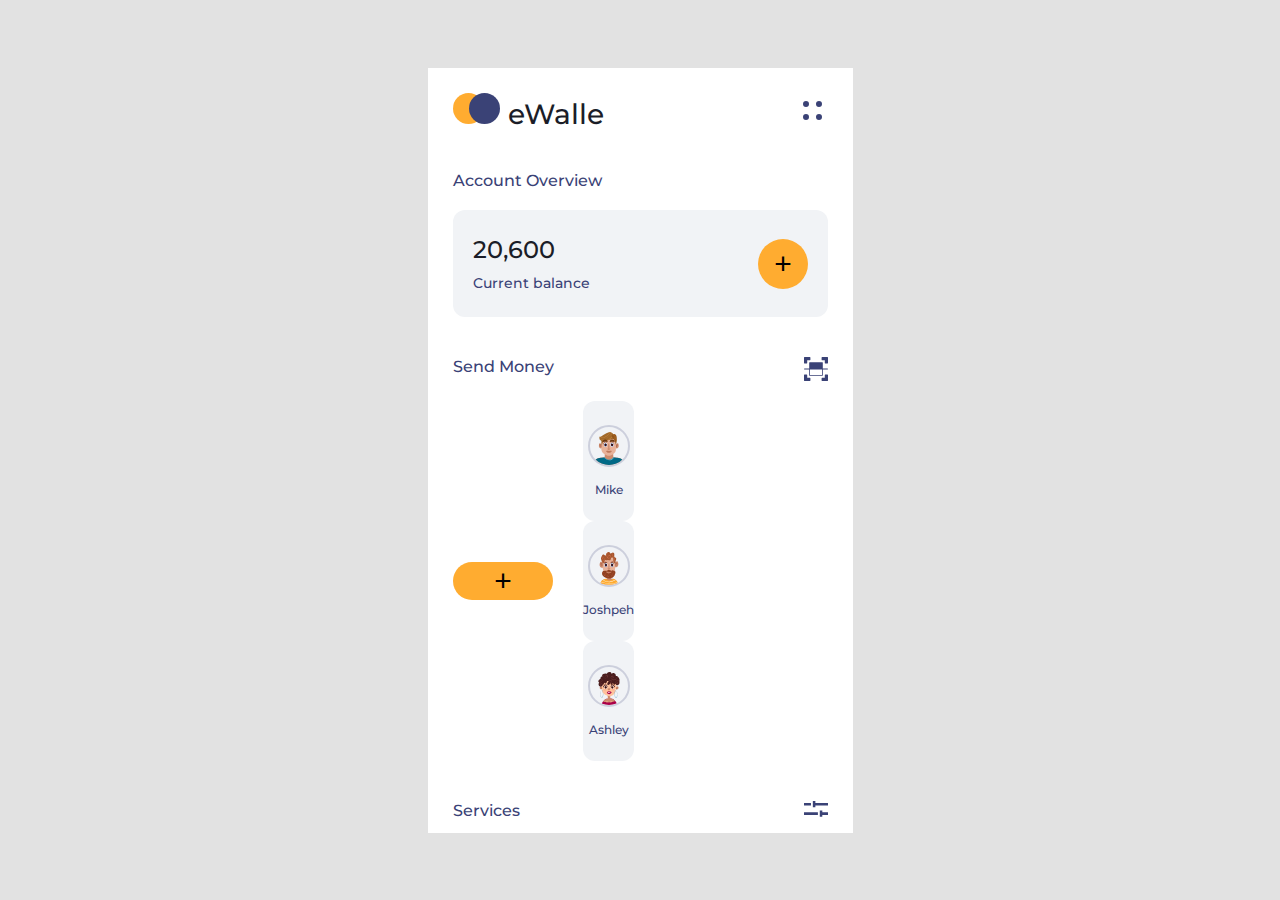
==== commit 7fbb5d9a: "Update index.html" ====
--- a/index.html
+++ b/index.html
@@ -25,7 +25,6 @@
     @media (max-width: 425px) {
         .ewalle-mobile{ 
             width: 100%;
-            height: 100%;
         }
         body{
             background: #171822;
--- a/css/main.css
+++ b/css/main.css
@@ -0,0 +1,84 @@
+/* Start Variables */
+:root{
+    --White: #FFFFFF;
+    --Dark: #1B1D28;
+    --background: #FFFFFF;
+    --backgroundDark: #171822;
+
+    --bgBodyDark: #171822;
+
+    --bgLight: #F1F3F6;
+    --bgDark: #212330;
+    --colorLight: #3A4276;
+    --colorDark: #7B7F9E;
+
+}
+/* End Variables */
+/* Start Global Rules */
+* {
+    -webkit-box-sizing: border-box;
+    -moz-box-sizing: border-box;
+    box-sizing: border-box;
+}
+body 
+{
+    font-family: 'Montserrat', sans-serif;
+    font-size: 14px;
+    font-weight: 500;
+    color: var(--colorLight);
+    background-color: rgb(226, 226, 226);
+    fill:  var(--SlateGrey);
+    overflow-x: hidden;
+}
+ol, ul{
+    padding-left: 0;
+    list-style: none;
+}
+img {
+    max-width: 100%;
+    height: auto;
+}
+a {
+    text-decoration: none;
+    color: var(--SlateGrey);
+}
+a:hover{
+    color: var(--FacebookBlue);
+}
+button {
+    background: none;
+    border: none;
+}
+.whead {
+    display: flex;
+    align-items: center;
+    justify-content: space-between;
+    margin-bottom: 8px;
+}
+.whead span {
+    font-size: 17px;
+    color: var(--CatalinaBlue);
+    position: relative;
+}
+.whead button {
+    background: none;
+    border: none;
+}
+
+.ewalle-mobile {
+    width: 425px;
+    height: 765px;
+    position: absolute;
+    top: 50%;
+    left: 50%;
+    transform: translate(-50%, -50%);
+    overflow: hidden;
+    background: #fff;
+    /* border-radius: 30px; */
+}
+    @media (max-width: 425px) {
+        .ewalle-mobile{ 
+            width: 100%;
+            height: 100%;
+        }
+     }
